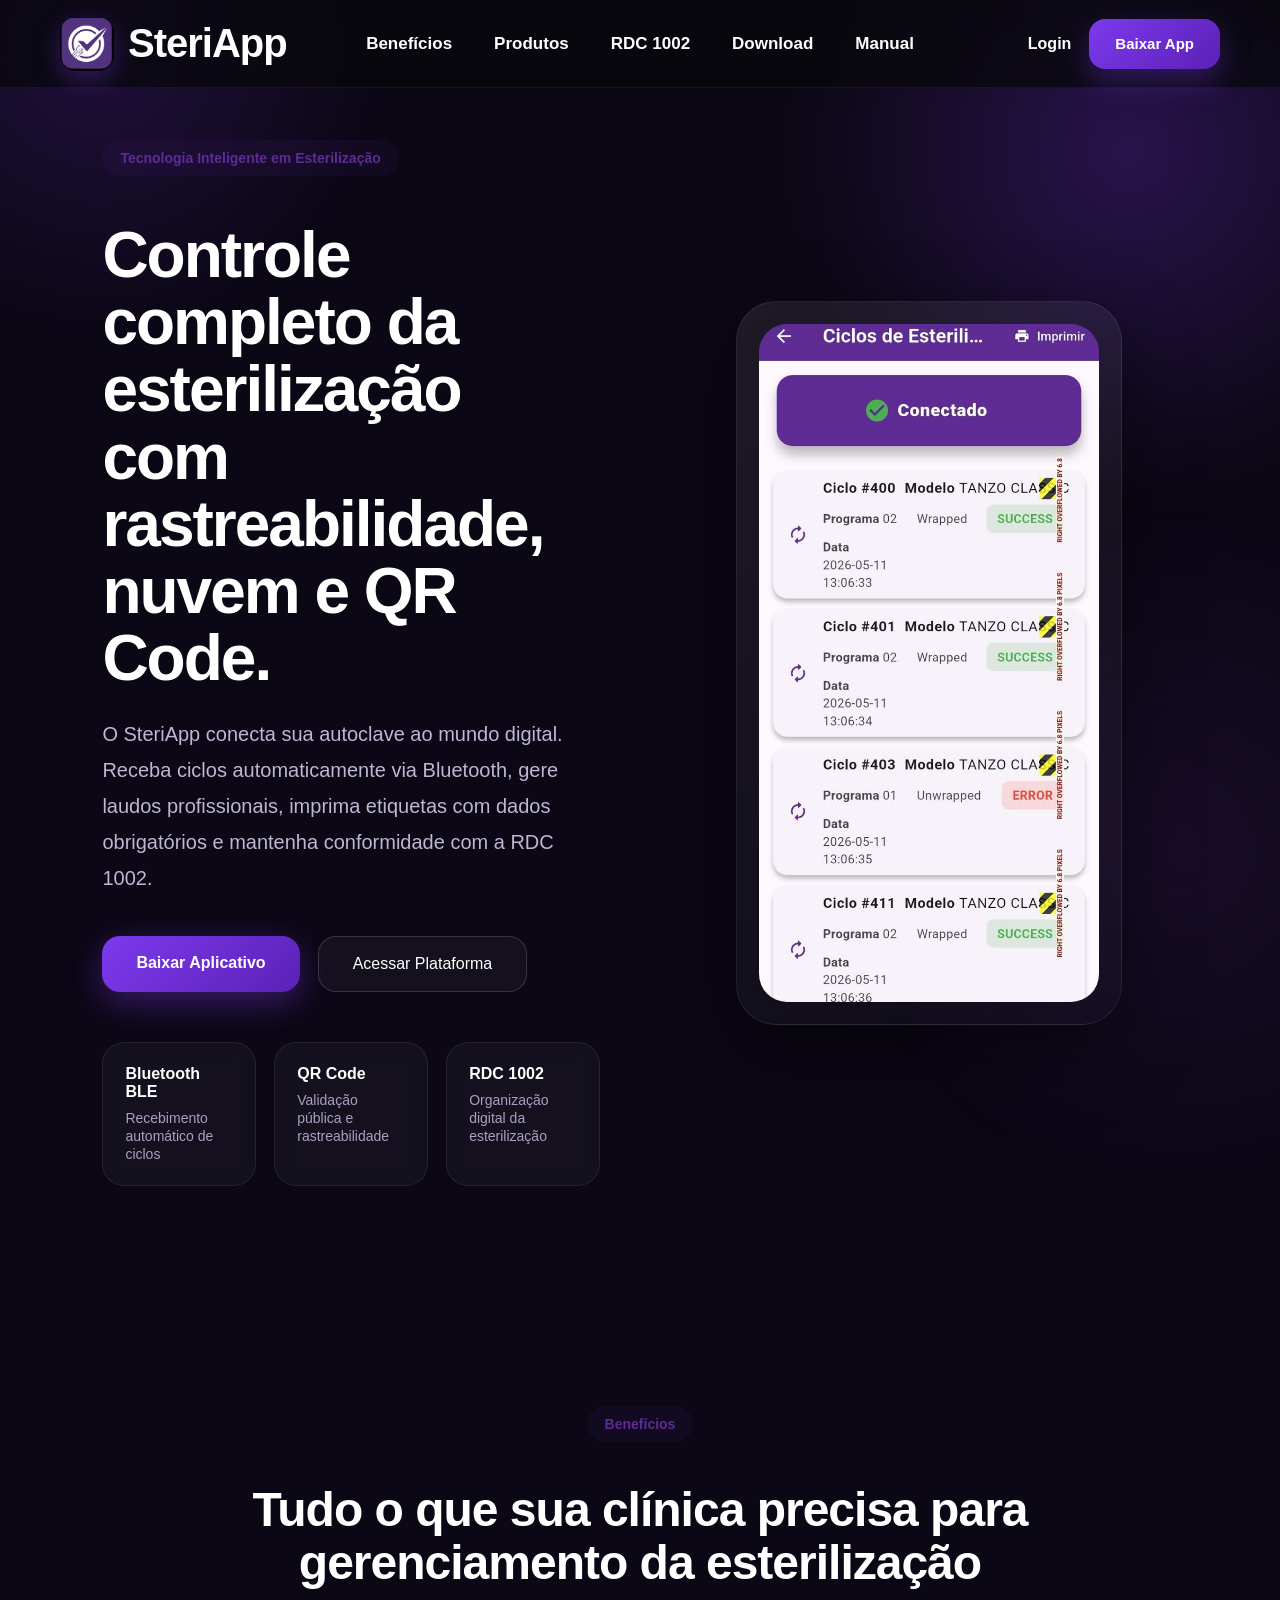
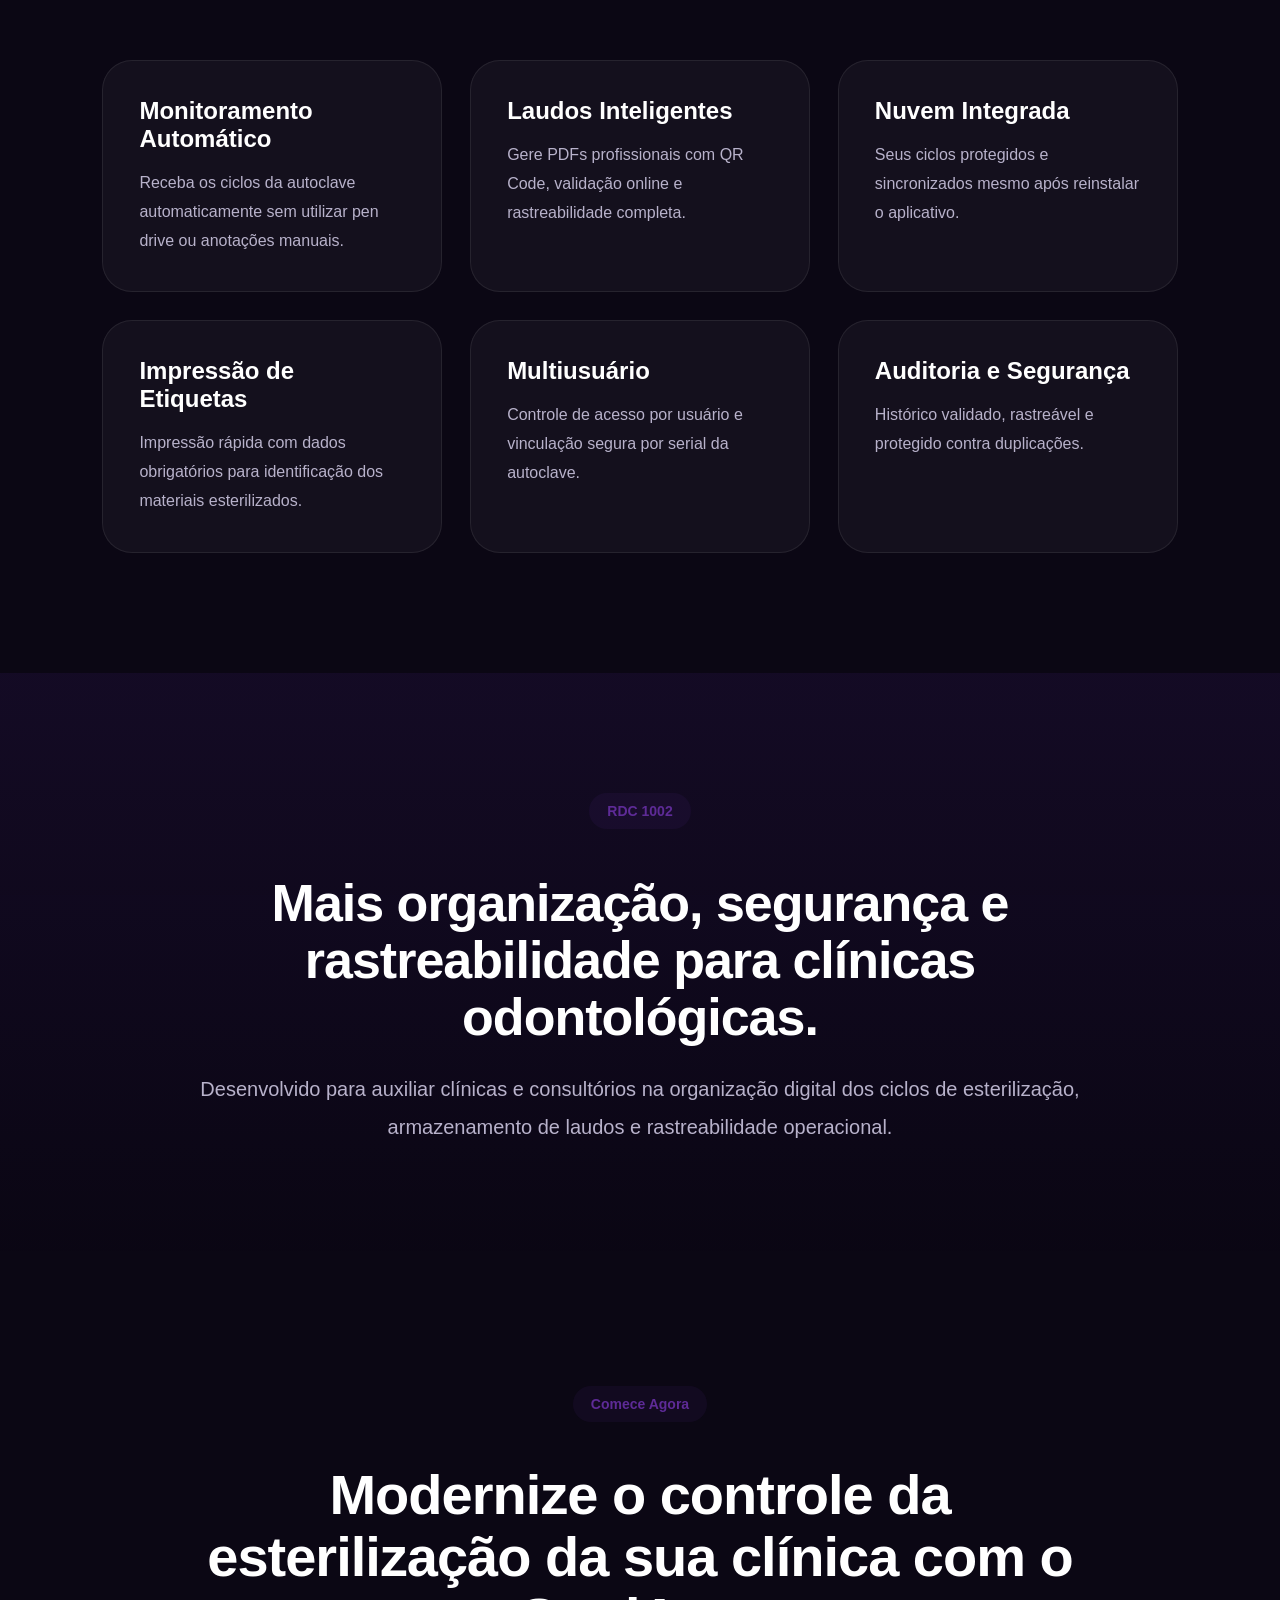
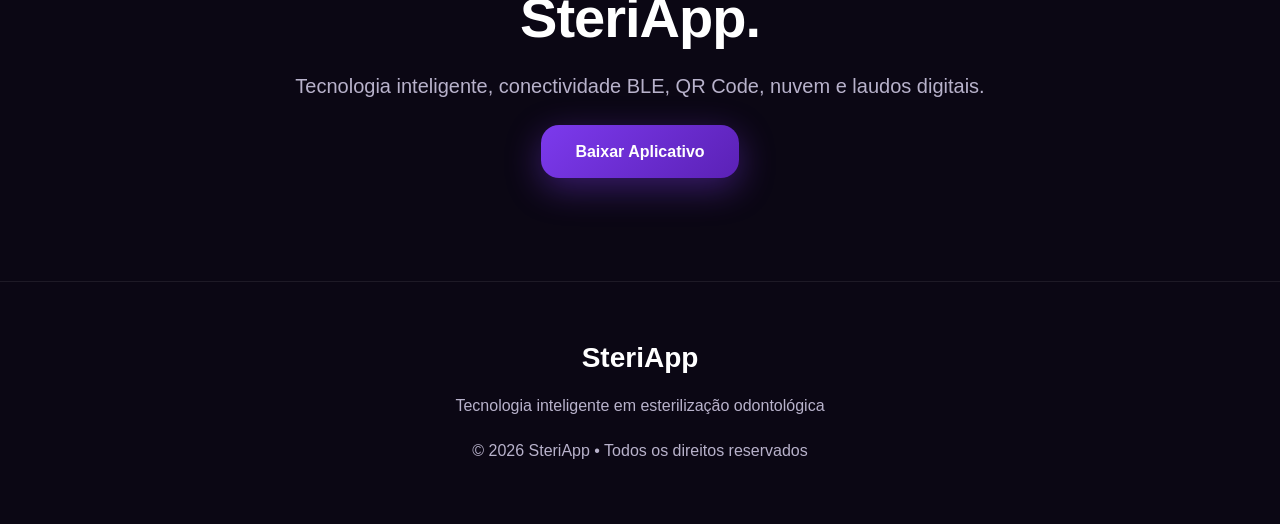
==== index.html @ 59319d3a "primeira versao da Landing SteriApp" ====
<!DOCTYPE html>
<html lang="pt-BR">

<head>

  <meta charset="UTF-8" />

  <meta
    name="viewport"
    content="width=device-width, initial-scale=1.0"
  />

  <title>
    SteriApp • Monitoramento Inteligente de Esterilização
  </title>

  <meta
    name="description"
    content="Monitoramento inteligente de autoclaves com rastreabilidade, QR Code, nuvem e conformidade RDC 1002."
  />

  <!-- CSS -->
  <link rel="stylesheet" href="css/global.css" />
  <link rel="stylesheet" href="css/landing.css" />

</head>

<body>

  <!-- ===================================================== -->
  <!-- NAVBAR -->
  <!-- ===================================================== -->

  <header class="navbar">

    <div class="container navbar-container">

  <!-- LEFT -->

  <div class="nav-left">

    <img
      src="./assets/icon/icon.png"
      alt="SteriApp"
      class="logo"
    />

    <span class="logo-text">
      SteriApp
    </span>

  </div>

  <!-- CENTER -->
<nav class="nav-center">

  <a href="#benefits">
    Benefícios
  </a>

  <a href="#products">
    Produtos
  </a>

  <a href="#rdc">
    RDC 1002
  </a>

  <a href="#download">
    Download
  </a>

  <a href="#manual">
    Manual
  </a>

</nav>


  <!-- RIGHT -->

  <div class="nav-right">

  <a
    href="/pages/login.html"
    class="nav-login"
  >
    Login
  </a>

  <a
    href="#download"
    class="nav-download"
  >
    Baixar App
  </a>

</div>

</header>  


  <!-- ===================================================== -->
  <!-- HERO -->
  <!-- ===================================================== -->

  <section class="hero">

    <!-- LEFT -->

    <div class="hero-left">

      <span class="badge">
        Tecnologia Inteligente em Esterilização
      </span>

      <h1>
        Controle completo da esterilização
        com rastreabilidade,
        nuvem e QR Code.
      </h1>

      <p class="hero-description">

        O SteriApp conecta sua autoclave ao mundo digital.
        Receba ciclos automaticamente via Bluetooth,
        gere laudos profissionais,
        imprima etiquetas com dados obrigatórios
        e mantenha conformidade com a RDC 1002.

      </p>

      <div class="hero-buttons">

        <a
          href="#download"
          class="btn-primary"
        >
          Baixar Aplicativo
        </a>

        <a
          href="https://steriapp.com.br"
          class="btn-secondary"
        >
          Acessar Plataforma
        </a>

      </div>

      <!-- INFO CARDS -->

      <div class="hero-info">

        <div class="info-card">

          <strong>
            Bluetooth BLE
          </strong>

          <span>
            Recebimento automático de ciclos
          </span>

        </div>

        <div class="info-card">

          <strong>
            QR Code
          </strong>

          <span>
            Validação pública e rastreabilidade
          </span>

        </div>

        <div class="info-card">

          <strong>
            RDC 1002
          </strong>

          <span>
            Organização digital da esterilização
          </span>

        </div>

      </div>

    </div>

    <!-- RIGHT -->

    <div class="hero-right">

      <div class="device-card">

        <img
          src="assets/images/mockup.png"
          class="mockup-image"
          alt="SteriApp App"
        />

      </div>

    </div>

  </section>

  <!-- ===================================================== -->
  <!-- BENEFITS -->
  <!-- ===================================================== -->

  <section
    class="benefits section"
    id="benefits"
  >

    <div class="section-title">

      <span class="badge">
        Benefícios
      </span>

      <h2>
        Tudo o que sua clínica precisa
        para gerenciamento da esterilização
      </h2>

    </div>

    <div class="benefits-grid">

      <div class="benefit-card">

        <h3>
          Monitoramento Automático
        </h3>

        <p>

          Receba os ciclos da autoclave automaticamente
          sem utilizar pen drive ou anotações manuais.

        </p>

      </div>

      <div class="benefit-card">

        <h3>
          Laudos Inteligentes
        </h3>

        <p>

          Gere PDFs profissionais com QR Code,
          validação online e rastreabilidade completa.

        </p>

      </div>

      <div class="benefit-card">

        <h3>
          Nuvem Integrada
        </h3>

        <p>

          Seus ciclos protegidos e sincronizados
          mesmo após reinstalar o aplicativo.

        </p>

      </div>

      <div class="benefit-card">

        <h3>
          Impressão de Etiquetas
        </h3>

        <p>

          Impressão rápida com dados obrigatórios
          para identificação dos materiais esterilizados.

        </p>

      </div>

      <div class="benefit-card">

        <h3>
          Multiusuário
        </h3>

        <p>

          Controle de acesso por usuário
          e vinculação segura por serial da autoclave.

        </p>

      </div>

      <div class="benefit-card">

        <h3>
          Auditoria e Segurança
        </h3>

        <p>

          Histórico validado,
          rastreável
          e protegido contra duplicações.

        </p>

      </div>

    </div>

  </section>

  <!-- ===================================================== -->
  <!-- RDC -->
  <!-- ===================================================== -->

  <section
    class="rdc-section section"
    id="rdc"
  >

    <div class="rdc-content">

      <span class="badge">
        RDC 1002
      </span>

      <h2>
        Mais organização,
        segurança
        e rastreabilidade
        para clínicas odontológicas.
      </h2>

      <p>

        Desenvolvido para auxiliar clínicas
        e consultórios na organização digital
        dos ciclos de esterilização,
        armazenamento de laudos
        e rastreabilidade operacional.

      </p>

    </div>

  </section>

  <!-- ===================================================== -->
  <!-- CTA -->
  <!-- ===================================================== -->

  <section
    class="cta section"
    id="download"
  >

    <span class="badge">
      Comece Agora
    </span>

    <h2>
      Modernize o controle da esterilização
      da sua clínica com o SteriApp.
    </h2>

    <p>

      Tecnologia inteligente,
      conectividade BLE,
      QR Code,
      nuvem
      e laudos digitais.

    </p>

    <a
      href="#"
      class="btn-primary"
    >
      Baixar Aplicativo
    </a>

  </section>

  <!-- ===================================================== -->
  <!-- FOOTER -->
  <!-- ===================================================== -->

  <footer>

    <div class="footer-logo">
      SteriApp
    </div>

    <p>

      Tecnologia inteligente em esterilização odontológica

    </p>

    <br/>

    <p>
      © 2026 SteriApp • Todos os direitos reservados
    </p>

  </footer>

</body>
</html>
---- css/global.css ----
/* =======================================================
   STERIAPP GLOBAL CSS
   Base Premium UI System
======================================================= */

/* =========================
   RESET
========================= */

*{
  margin:0;
  padding:0;
  box-sizing:border-box;
}

/* =========================
   ROOT VARIABLES
========================= */

:root{

  /* COLORS */

  --primary:#5E2B97;
  --primary-dark:#4a2277;
  --primary-light:#7B46B5;

  --secondary:#7c3aed;

  --white:#ffffff;

--background:#0b0714;

--text:#ffffff;
--text-light:#b8b2cb;

--border:rgba(255,255,255,0.08);

  --success:#18b26b;
  --danger:#ef4444;

  /* SHADOWS */

  --shadow-sm:
    0 2px 8px rgba(0,0,0,0.04);

  --shadow-md:
    0 8px 24px rgba(0,0,0,0.08);

  --shadow-lg:
    0 20px 40px rgba(0,0,0,0.12);

  /* RADIUS */

  --radius-sm:12px;
  --radius-md:18px;
  --radius-lg:28px;

  /* TRANSITIONS */

  --transition:
    all 0.28s ease;

  /* CONTAINER */

  --container:
    1280px;
}

/* =========================
   BODY
========================= */

body{

  font-family:'Inter',sans-serif;

  background:#0b0714;

  color:#ffffff;

  overflow-x:hidden;

  -webkit-font-smoothing:antialiased;
  -moz-osx-font-smoothing:grayscale;
}

/* =========================
   GLOBAL ELEMENTS
========================= */

img{
  max-width:100%;
  display:block;
}

a{
  text-decoration:none;
  color:inherit;
}

button{
  border:none;
  outline:none;
  cursor:pointer;
  font-family:'Inter',sans-serif;
}

/* =========================
   TYPOGRAPHY
========================= */

h1{
  font-size:64px;
  line-height:1.05;
  font-weight:800;
  letter-spacing:-2px;
}

h2{
  font-size:44px;
  line-height:1.1;
  font-weight:800;
  letter-spacing:-1px;
}

h3{
  font-size:24px;
  font-weight:700;
}

p{
  line-height:1.7;
  color:var(--text-light);
}

/* =========================
   CONTAINERS
========================= */

section{
  width:100%;
  padding:120px 24px;
}

.container{
  width:100%;
  max-width:var(--container);
  margin:auto;
}

/* =========================
   BUTTONS
========================= */

.primary-button{

  display:inline-flex;
  align-items:center;
  justify-content:center;

  height:58px;

  padding:0 34px;

  border-radius:16px;

  background:linear-gradient(
    135deg,
    var(--primary),
    var(--primary-light)
  );

  color:white;

  font-size:16px;
  font-weight:700;

  transition:var(--transition);

  box-shadow:
    0 10px 25px rgba(94,43,151,0.25);
}

.primary-button:hover{

  transform:translateY(-3px);

  box-shadow:
    0 18px 35px rgba(94,43,151,0.32);
}

/* ========================= */

.secondary-button{

  display:inline-flex;
  align-items:center;
  justify-content:center;

  height:58px;

  padding:0 34px;

  border-radius:16px;

  border:1px solid var(--border);

  background:white;

  font-size:16px;
  font-weight:700;

  transition:var(--transition);
}

.secondary-button:hover{

  transform:translateY(-3px);

  border-color:var(--primary);

  color:var(--primary);
}

/* =========================
   BADGES
========================= */

.badge,
.section-badge{

  display:inline-flex;
  align-items:center;
  justify-content:center;

  padding:10px 18px;

  border-radius:999px;

  background:
    rgba(94,43,151,0.10);

  color:var(--primary);

  font-size:14px;
  font-weight:700;

  margin-bottom:22px;
}

/* =========================
   SECTION HEADER
========================= */

.section-header{

  text-align:center;

  max-width:760px;

  margin:auto auto 70px auto;
}

.section-header p{

  margin-top:18px;

  font-size:18px;
}

/* =========================
   CARDS
========================= */

.card{

  background:white;

  border-radius:24px;

  border:1px solid var(--border);

  box-shadow:var(--shadow-sm);

  transition:var(--transition);
}

.card:hover{

  transform:translateY(-6px);

  box-shadow:var(--shadow-md);
}

/* =========================
   FOOTER
========================= */

.footer{

  padding:70px 24px;

  text-align:center;

  background:#0f0f14;

  color:white;
}

.footer p{

  color:#b8b8c7;

  margin-top:16px;
  margin-bottom:16px;
}

/* =========================
   SCROLLBAR
========================= */

::-webkit-scrollbar{
  width:10px;
}

::-webkit-scrollbar-track{
  background:#ececf2;
}

::-webkit-scrollbar-thumb{

  background:var(--primary);

  border-radius:999px;
}

/* =========================
   ANIMATIONS
========================= */

@keyframes fadeUp{

  from{
    opacity:0;
    transform:translateY(30px);
  }

  to{
    opacity:1;
    transform:translateY(0);
  }
}

.fade-up{
  animation:fadeUp 0.7s ease forwards;
}

/* =========================
   RESPONSIVE
========================= */

@media(max-width:1024px){

  h1{
    font-size:52px;
  }

  h2{
    font-size:38px;
  }
}

@media(max-width:768px){

  section{
    padding:90px 20px;
  }

  h1{
    font-size:42px;
    line-height:1.1;
  }

  h2{
    font-size:34px;
  }

  p{
    font-size:15px;
  }

  .primary-button,
  .secondary-button{

    width:100%;
  }
}

@media(max-width:480px){

  h1{
    font-size:34px;
  }

  h2{
    font-size:28px;
  }

}

/* =======================================================
   PREMIUM BACKGROUND EFFECTS
======================================================= */

body::before{

  content:"";

  position:fixed;

  width:600px;
  height:600px;

  background:
    radial-gradient(
      circle,
      rgba(124,58,237,0.18),
      transparent 70%
    );

  top:-250px;
  left:-200px;

  z-index:-2;
}

body::after{

  content:"";

  position:fixed;

  width:700px;
  height:700px;

  background:
    radial-gradient(
      circle,
      rgba(94,43,151,0.16),
      transparent 70%
    );

  bottom:-300px;
  right:-250px;

  z-index:-2;
}

/* =======================================================
   NAVBAR PREMIUM FIX
======================================================= */

.navbar{

  position:fixed;

  top:0;
  left:0;
  right:0;

  height:84px;

  display:flex;
  align-items:center;
  justify-content:space-between;

  padding:0 7%;

  z-index:999;

  background:
    rgba(11,7,20,0.72);

  backdrop-filter:blur(18px);

  border-bottom:
    1px solid
    rgba(255,255,255,0.06);
}

/* LEFT */

.nav-left{

  display:flex;
  align-items:center;

  gap:14px;
}

.logo{

  width:52px;
  height:52px;

  border-radius:16px;

  object-fit:cover;

  box-shadow:
    0 10px 30px
    rgba(124,58,237,0.35);
}

.logo-text{

  font-size:24px;
  font-weight:800;

  letter-spacing:-1px;
}

/* CENTER */

.nav-center{

  display:flex;
  align-items:center;

  gap:40px;
}

.nav-center a{

  color:#cfc9df;

  font-weight:500;

  transition:0.3s;
}

.nav-center a:hover{
  color:white;
}

/* RIGHT */

.nav-right{

  display:flex;
  align-items:center;

  gap:14px;
}

/* RESPONSIVO */

@media(max-width:900px){

  .nav-center{
    display:none;
  }

  .nav-right{
    display:none;
  }

  .navbar{
    justify-content:flex-start;
  }
}
---- css/landing.css ----
/* =========================================================
   HERO
========================================================= */

.hero{
  min-height:100vh;

  display:flex;
  align-items:center;
  justify-content:space-between;

  gap:80px;

  padding:
    140px
    8%
    100px;

  position:relative;
  overflow:hidden;
}

/* BG GLOW */

.hero::before{

  content:"";

  position:absolute;

  width:700px;
  height:700px;

  background:
    radial-gradient(
      circle,
      rgba(124,58,237,0.25),
      transparent 70%
    );

  top:-200px;
  right:-200px;

  z-index:-1;
}

/* =========================================================
   LEFT
========================================================= */

.hero-left{
  flex:1;
  max-width:700px;
}

.hero-left h1{

  font-size:64px;
  line-height:1.05;

  font-weight:800;

  margin:
    24px
    0;

  letter-spacing:-2px;
}

.hero-description{

  font-size:20px;
  line-height:1.8;

  color:#bdb7d4;

  margin-bottom:40px;
}

/* =========================================================
   BUTTONS
========================================================= */

.hero-buttons{
  display:flex;
  gap:18px;
  flex-wrap:wrap;
}

.btn-primary{

  background:
    linear-gradient(
      135deg,
      #7c3aed,
      #5b21b6
    );

  color:white;

  padding:
    18px
    34px;

  border-radius:18px;

  font-weight:700;

  transition:0.3s;

  box-shadow:
    0 10px 35px
    rgba(124,58,237,0.4);
}

.btn-primary:hover{
  transform:translateY(-4px);
}

.btn-secondary{

  border:
    1px solid
    rgba(255,255,255,0.15);

  padding:
    18px
    34px;

  border-radius:18px;

  color:white;

  transition:0.3s;

  background:
    rgba(255,255,255,0.04);
}

.btn-secondary:hover{
  background:
    rgba(255,255,255,0.08);
}

/* =========================================================
   INFO CARDS
========================================================= */

.hero-info{

  margin-top:50px;

  display:grid;

  grid-template-columns:
    repeat(3,1fr);

  gap:18px;
}

.info-card{

  background:
    rgba(255,255,255,0.04);

  border:
    1px solid
    rgba(255,255,255,0.08);

  padding:22px;

  border-radius:22px;

  backdrop-filter:blur(10px);
}

.info-card strong{

  display:block;

  font-size:16px;

  margin-bottom:8px;
}

.info-card span{

  color:#a8a1c2;
  font-size:14px;
}

/* =========================================================
   RIGHT
========================================================= */

.hero-right{
  flex:1;

  display:flex;
  justify-content:center;
}

.device-card{

  position:relative;

  padding:22px;

  border-radius:40px;

  background:
    linear-gradient(
      145deg,
      rgba(255,255,255,0.08),
      rgba(255,255,255,0.02)
    );

  border:
    1px solid
    rgba(255,255,255,0.08);

  backdrop-filter:blur(16px);

  box-shadow:
    0 25px 80px
    rgba(0,0,0,0.45);

  animation:
    floating 6s ease-in-out infinite;
}

.mockup-image{

  width:340px;
  max-width:100%;

  border-radius:28px;
}

/* =========================================
   NAV RIGHT
========================================= */
/* =========================================================
   NAVBAR
========================================================= */

.navbar{

  position:fixed;

  top:0;
  left:0;

  width:100%;

  height:88px;

  display:flex;
  align-items:center;
  justify-content:center;

  padding:0 60px;

  background:
    rgba(8,8,12,0.78);

  backdrop-filter:blur(18px);

  border-bottom:
    1px solid rgba(255,255,255,0.05);

  z-index:999;
}

/* CONTAINER */

.navbar-container{

  width:100%;
  max-width:1400px;

  display:grid;

  grid-template-columns:
    260px
    1fr
    260px;

  align-items:center;
}

/* =========================================================
   LEFT
========================================================= */

.nav-left{

  display:flex;
  align-items:center;

  gap:14px;
}

.logo{

  width:54px;
  height:54px;

  border-radius:16px;

  object-fit:cover;

  box-shadow:
    0 8px 24px rgba(124,58,237,0.35);
}

.logo-text{

  font-size:40px;
  font-weight:800;

  color:white;

  letter-spacing:-1px;
}

/* =========================================================
   CENTER
========================================================= */

.nav-center{

  display:flex;

  align-items:center;
  justify-content:center;

  gap:42px;
}

.nav-center a{

  color:white;

  font-size:17px;
  font-weight:600;

  transition:0.3s;
}

.nav-center a:hover{

  color:#a855f7;
}

/* =========================================================
   RIGHT
========================================================= */

.nav-right{

  display:flex;

  align-items:center;
  justify-content:flex-end;

  gap:18px;
}

/* LOGIN */

.nav-login{

  color:white;

  font-weight:700;

  font-size:16px;

  transition:0.3s;
}

.nav-login:hover{

  color:#a855f7;
}

/* BUTTON */

.nav-download{

  height:50px;

  display:flex;
  align-items:center;
  justify-content:center;

  padding:0 26px;

  border-radius:16px;

  background:
    linear-gradient(
      135deg,
      #7c3aed,
      #5b21b6
    );

  color:white;

  font-weight:700;

  font-size:15px;

  box-shadow:
    0 12px 30px rgba(124,58,237,0.35);

  transition:0.3s;
}

.nav-download:hover{

  transform:translateY(-3px);

  box-shadow:
    0 20px 40px rgba(124,58,237,0.45);
}

/* =========================================================
   BENEFITS
========================================================= */

.section{
  padding:
    120px
    8%;
}

.section-title{
  text-align:center;
  margin-bottom:70px;
}

.section-title h2{

  font-size:48px;

  margin-top:20px;

  max-width:900px;

  margin-inline:auto;
}

.benefits-grid{

  display:grid;

  grid-template-columns:
    repeat(auto-fit,minmax(280px,1fr));

  gap:28px;
}

.benefit-card{

  background:
    rgba(255,255,255,0.04);

  border:
    1px solid
    rgba(255,255,255,0.08);

  border-radius:30px;

  padding:36px;

  transition:0.4s;
}

.benefit-card:hover{

  transform:
    translateY(-8px);

  border-color:
    rgba(124,58,237,0.6);
}

.benefit-card h3{

  font-size:24px;

  margin-bottom:16px;
}

.benefit-card p{

  color:#b8b2cb;

  line-height:1.8;
}

/* =========================================================
   RDC
========================================================= */

.rdc-section{

  background:
    linear-gradient(
      180deg,
      rgba(124,58,237,0.08),
      transparent
    );
}

.rdc-content{

  max-width:900px;
  margin:auto;
  text-align:center;
}

.rdc-content h2{

  font-size:52px;
  margin:24px 0;
}

.rdc-content p{

  color:#b8b2cb;

  line-height:1.9;

  font-size:20px;
}

/* =========================================================
   CTA
========================================================= */

.cta{
  text-align:center;
}

.cta h2{

  font-size:56px;

  max-width:900px;

  margin:
    20px auto;
}

.cta p{

  color:#b8b2cb;

  margin-bottom:40px;

  font-size:20px;
}

/* =========================================================
   FOOTER
========================================================= */

footer{

  border-top:
    1px solid
    rgba(255,255,255,0.08);

  padding:60px 8%;

  text-align:center;
}

.footer-logo{

  font-size:28px;
  font-weight:800;

  margin-bottom:18px;
}

/* =========================================================
   ANIMATION
========================================================= */

@keyframes floating{

  0%{
    transform:translateY(0px);
  }

  50%{
    transform:translateY(-12px);
  }

  100%{
    transform:translateY(0px);
  }
}

/* =========================================================
   RESPONSIVO
========================================================= */

@media(max-width:1100px){

  .hero{

    flex-direction:column;
    text-align:center;

    padding-top:120px;
  }

  .hero-left{
    max-width:100%;
  }

  .hero-buttons{
    justify-content:center;
  }

  .hero-info{

    grid-template-columns:1fr;
  }

  .hero-left h1{
    font-size:52px;
  }

  .section-title h2,
  .rdc-content h2,
  .cta h2{
    font-size:42px;
  }
}

@media(max-width:700px){

  .hero-left h1{
    font-size:42px;
  }

  .hero-description{
    font-size:18px;
  }

  .section-title h2,
  .rdc-content h2,
  .cta h2{
    font-size:34px;
  }

  .mockup-image{
    width:280px;
  }

 }

 @media(max-width:1100px){

  .navbar-container{

    grid-template-columns:1fr;
  }

  .nav-center{

    display:none;
  }

  .nav-right{

    display:none;
  }

  .logo-text{

    font-size:30px;
  }
}
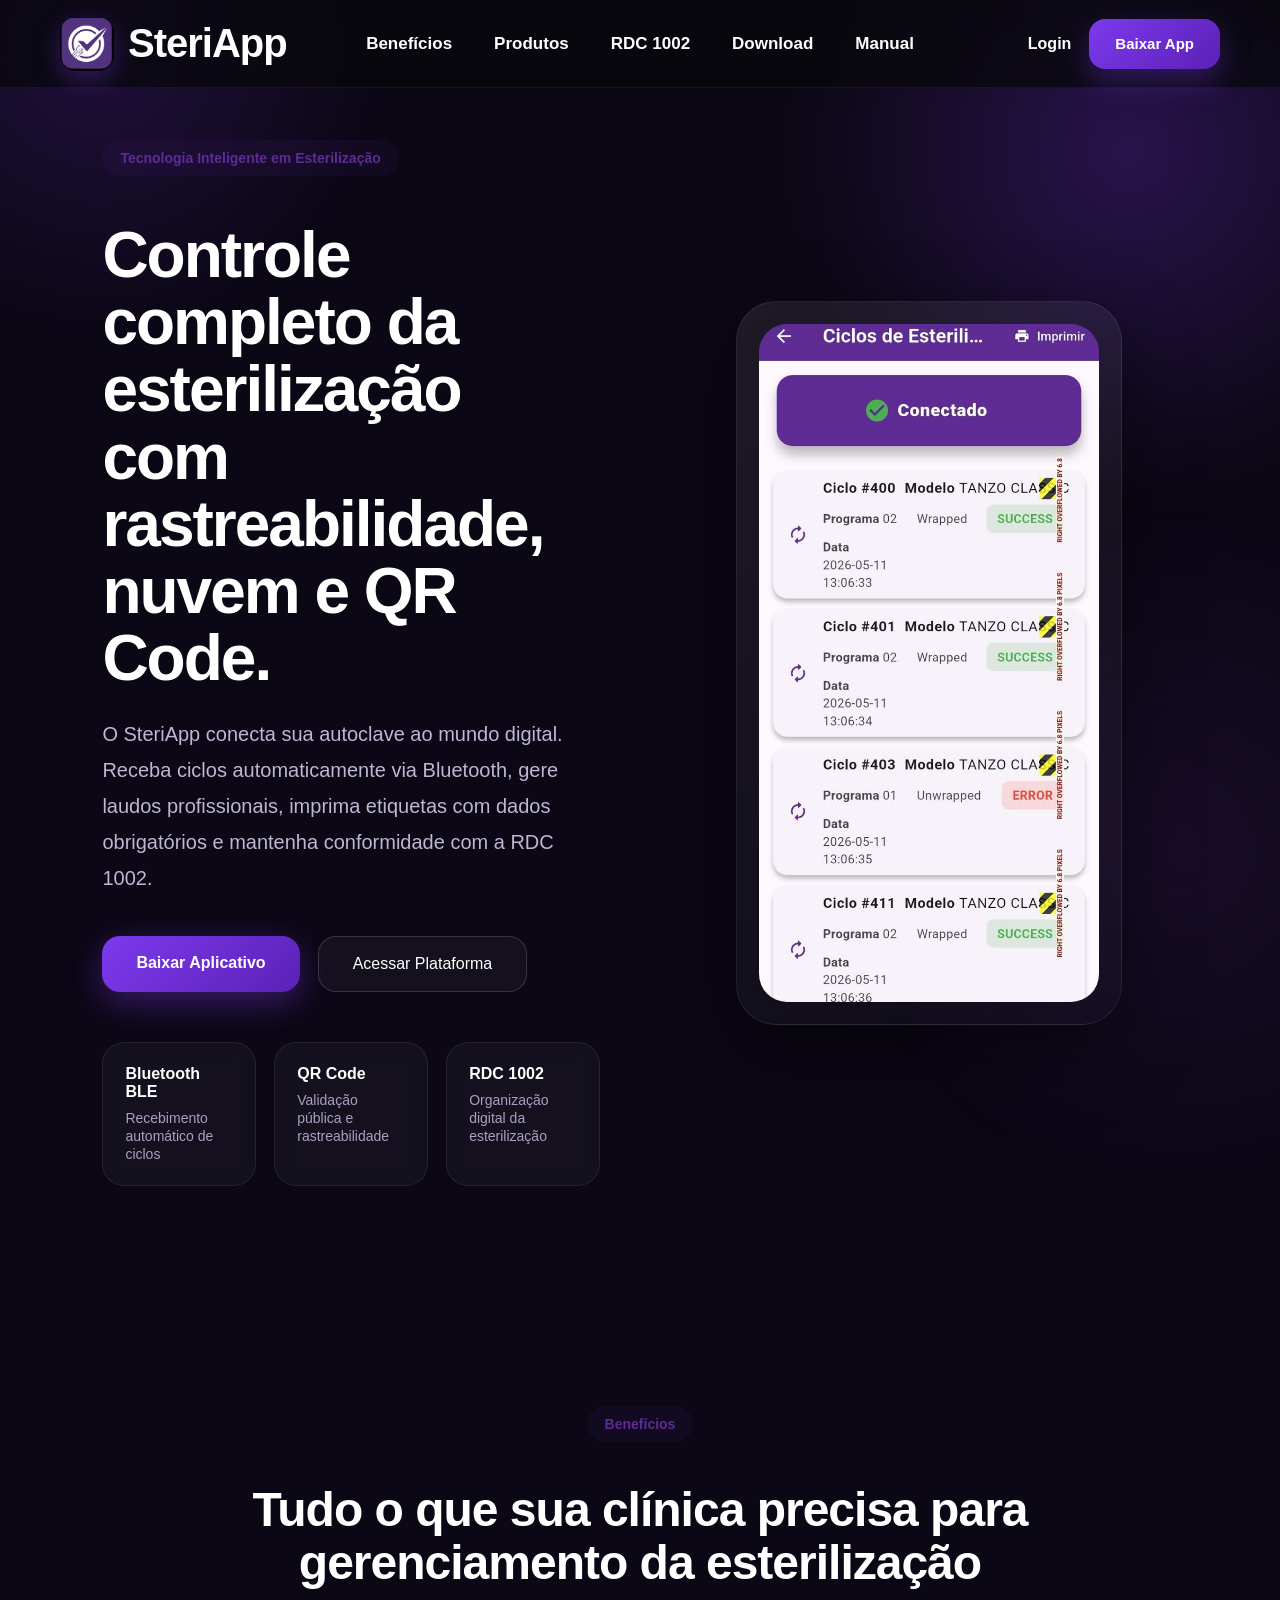
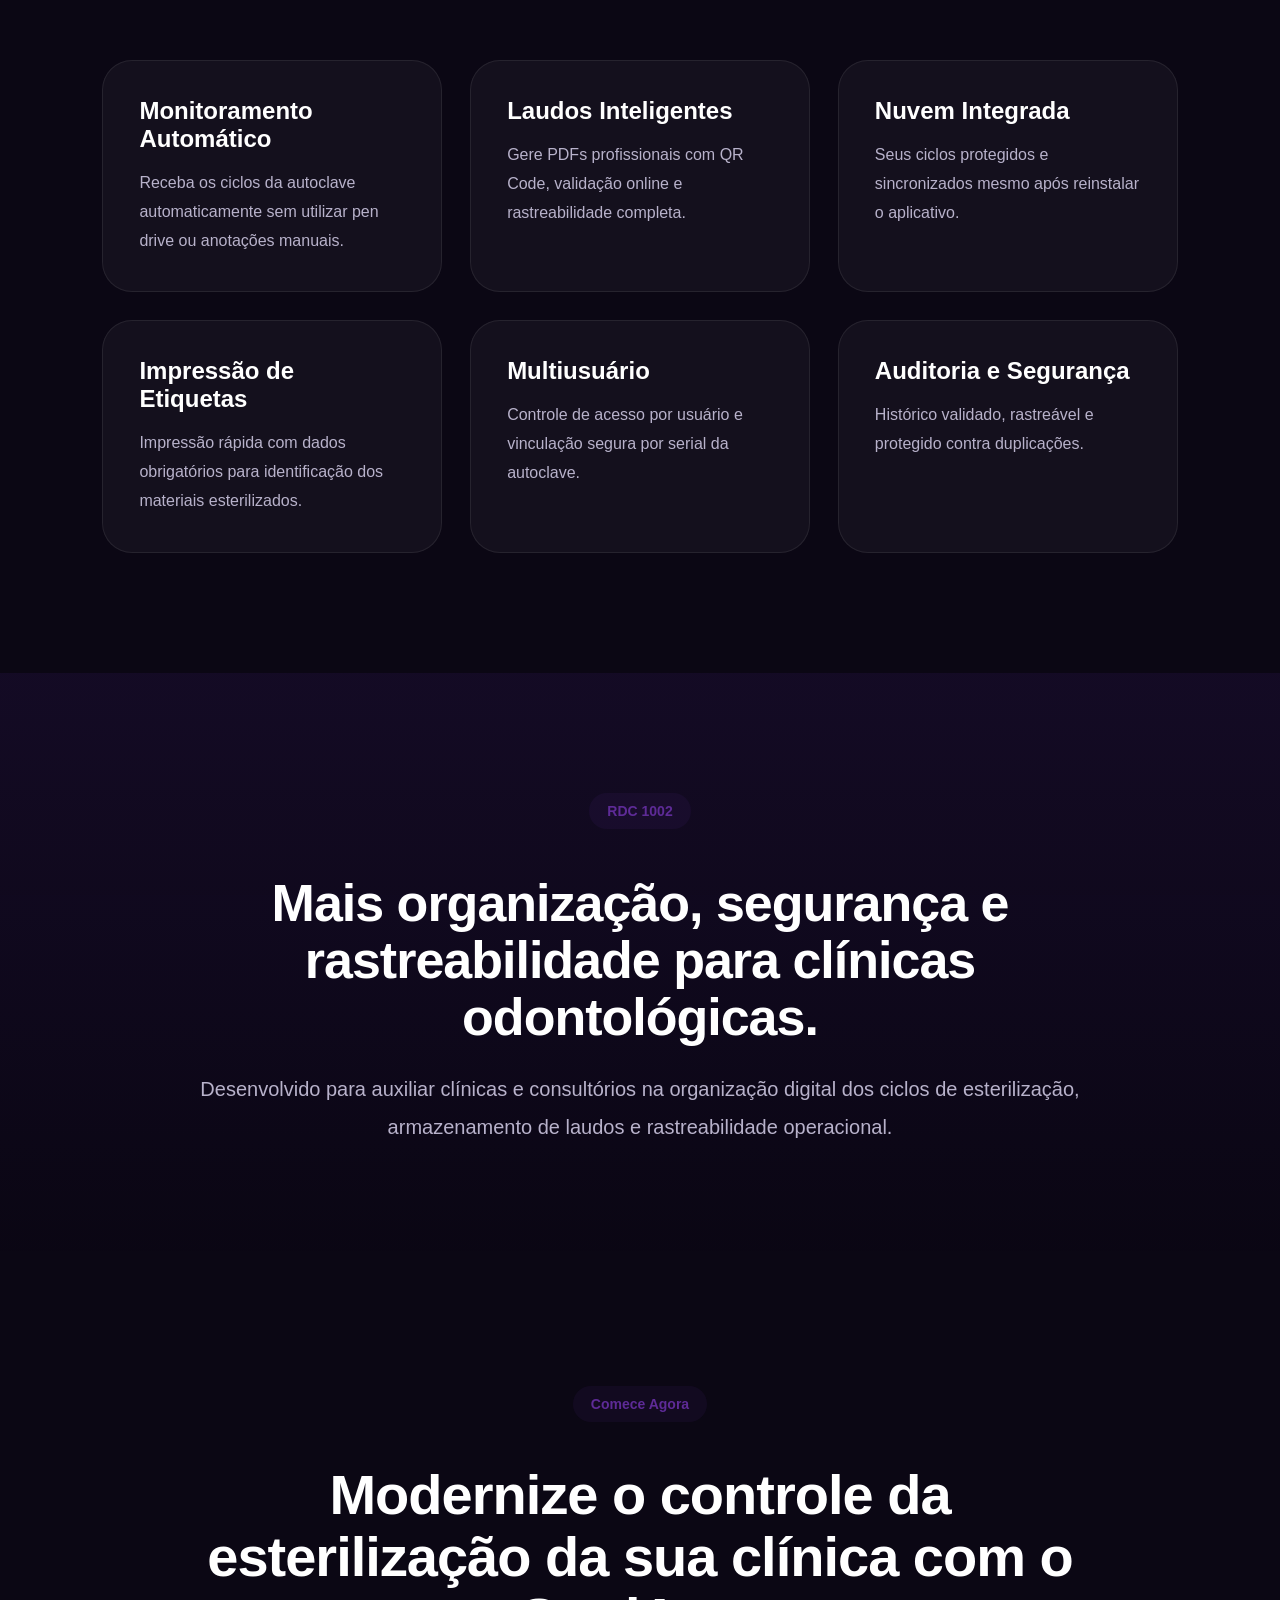
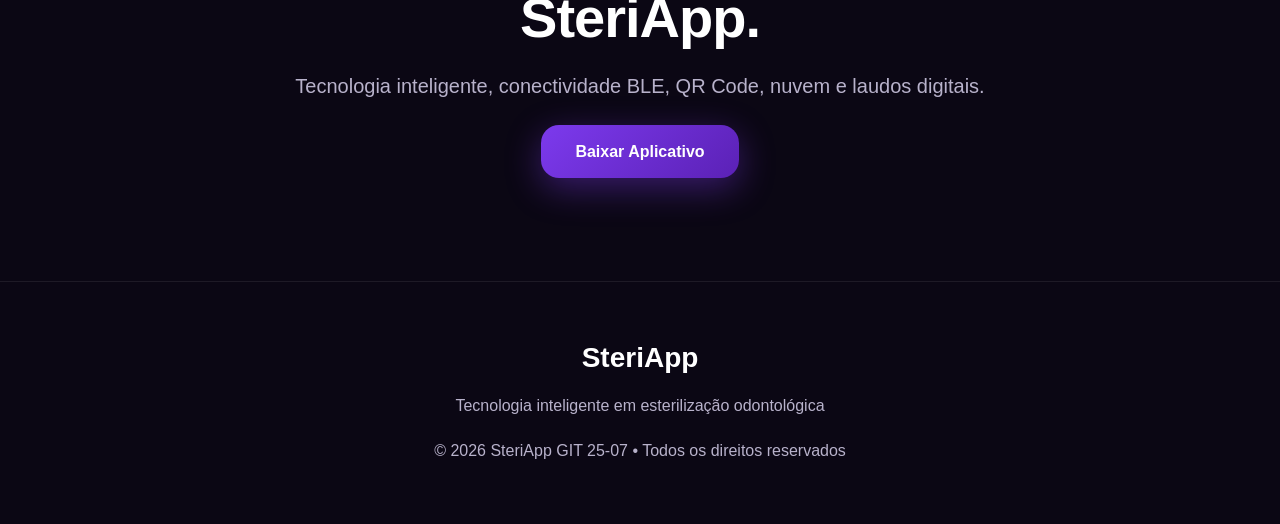
==== commit 1c4a745e: "mudanca pra teste 2" ====
--- a/index.html
+++ b/index.html
@@ -11,7 +11,7 @@
   />
 
   <title>
-    SteriApp • Monitoramento Inteligente de Esterilização
+    SteriApp • Monitoramento Inteligente de Esterilização - Git teste 25/07
   </title>
 
   <meta
@@ -421,7 +421,7 @@
     <br/>
 
     <p>
-      © 2026 SteriApp • Todos os direitos reservados
+      © 2026 SteriApp GIT 25-07 • Todos os direitos reservados
     </p>
 
   </footer>
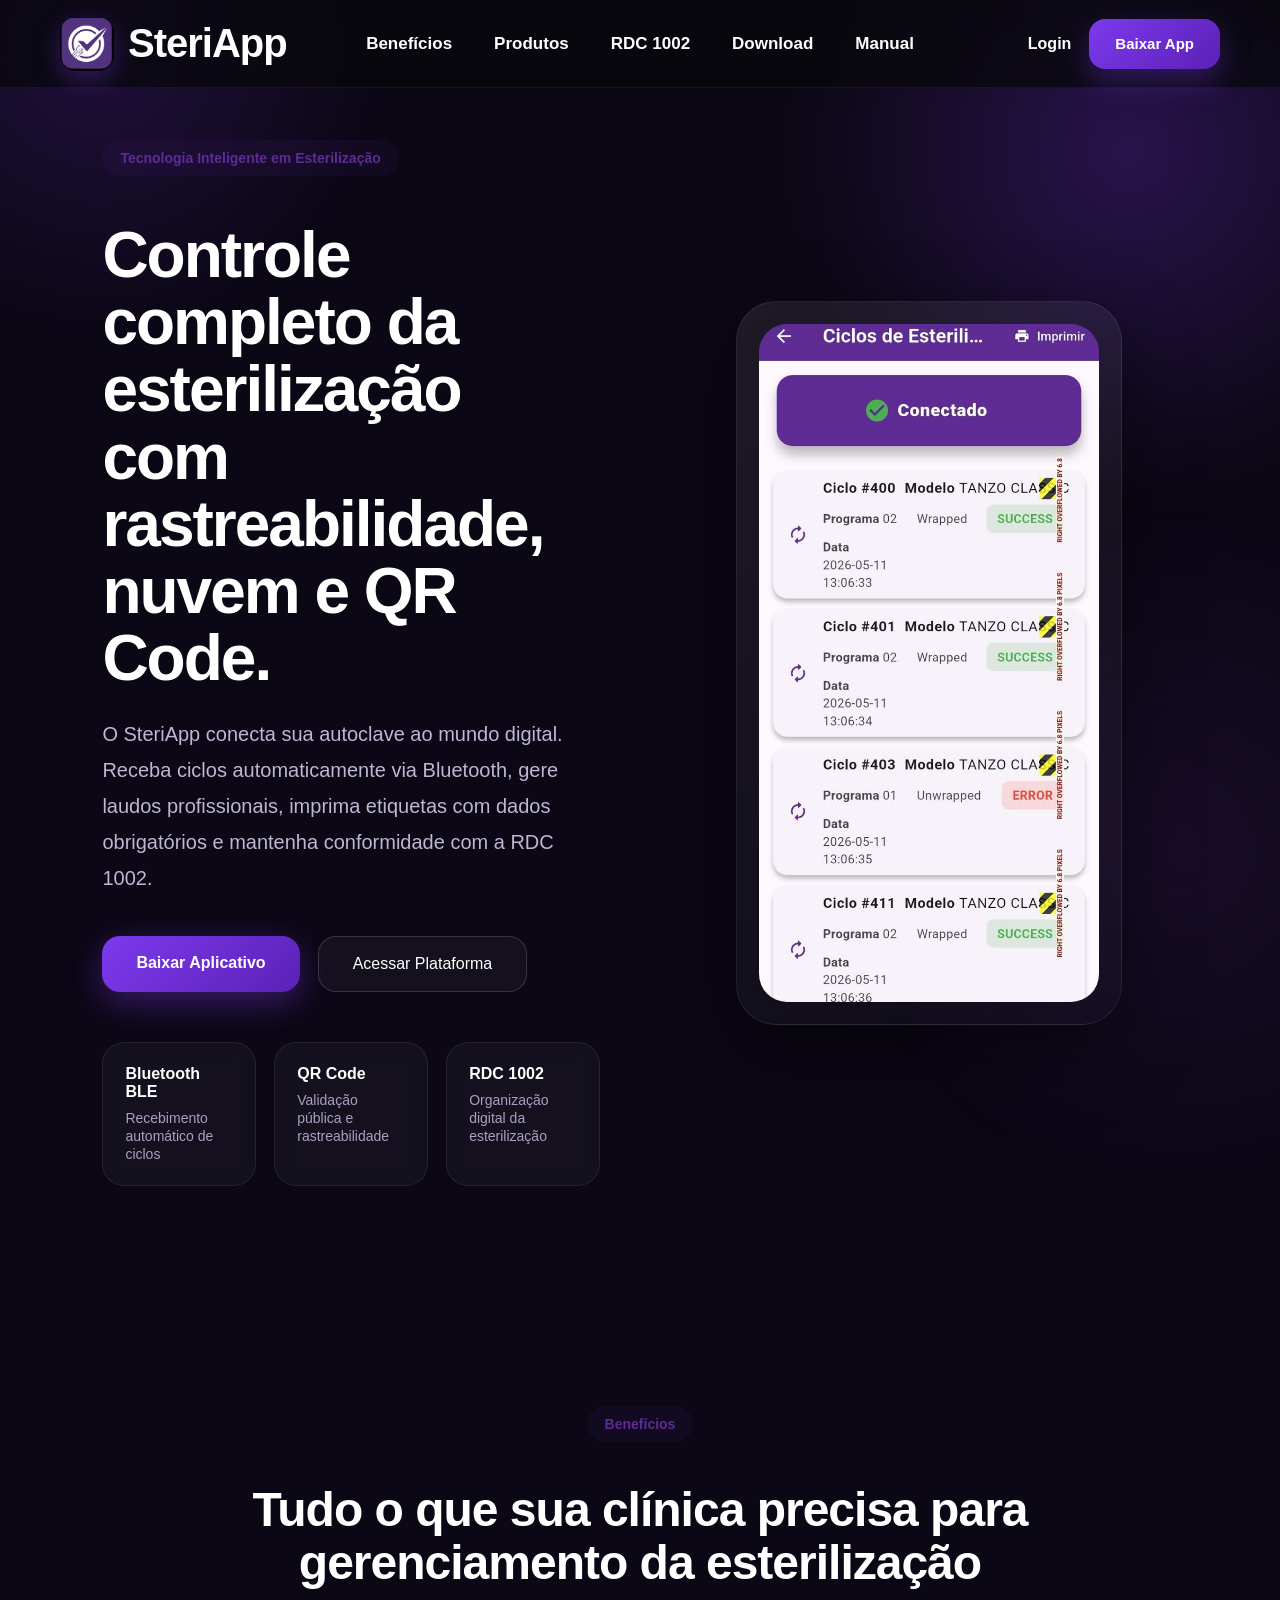
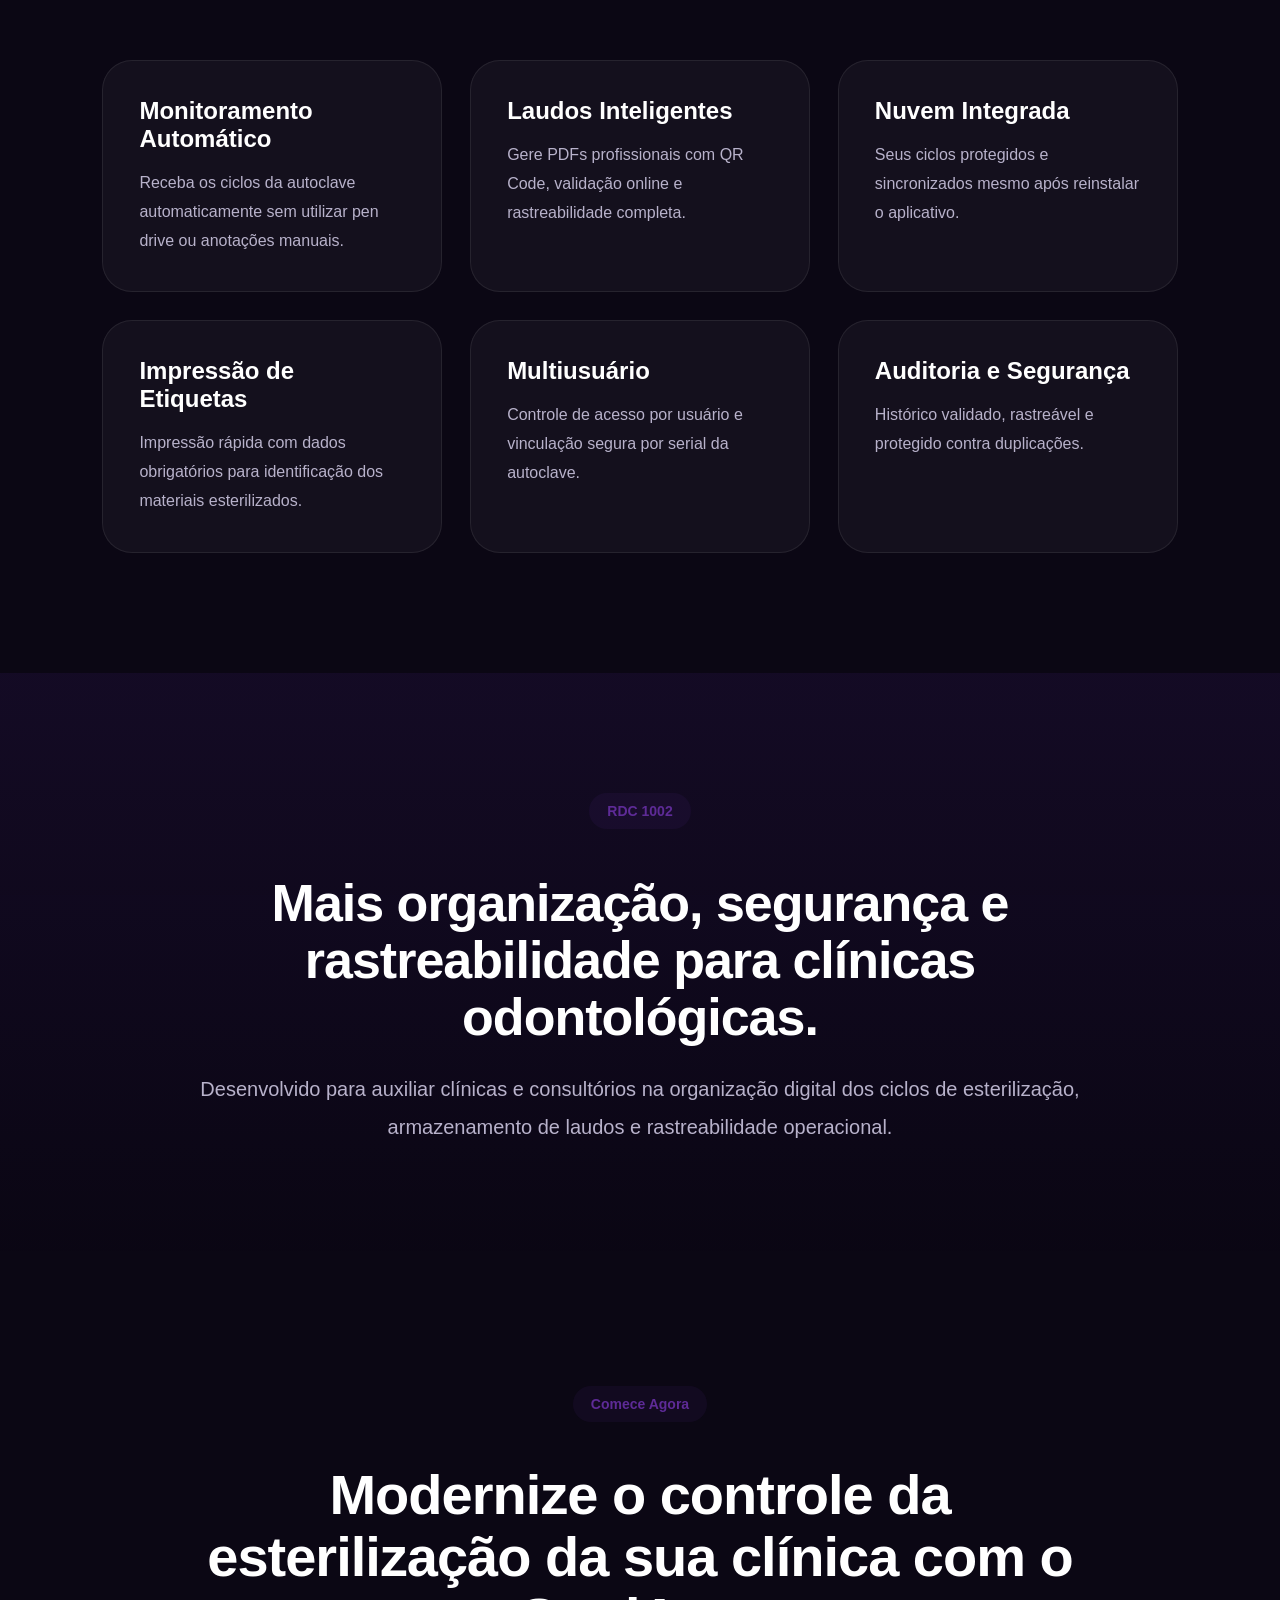
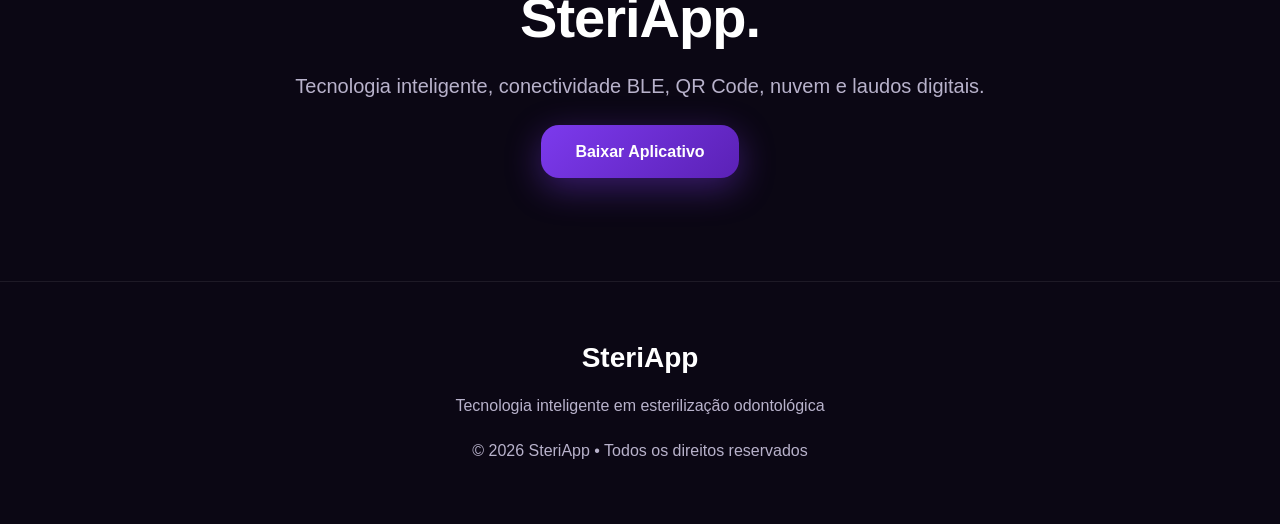
==== commit b7a5c92c: "modificado para novas paginas de impressao de etiquetas" ====
--- a/index.html
+++ b/index.html
@@ -11,7 +11,7 @@
   />
 
   <title>
-    SteriApp • Monitoramento Inteligente de Esterilização - Git teste 25/07
+    SteriApp • Monitoramento Inteligente de Esterilização - 
   </title>
 
   <meta
@@ -421,7 +421,7 @@
     <br/>
 
     <p>
-      © 2026 SteriApp GIT 25-07 • Todos os direitos reservados
+      © 2026 SteriApp  • Todos os direitos reservados
     </p>
 
   </footer>
